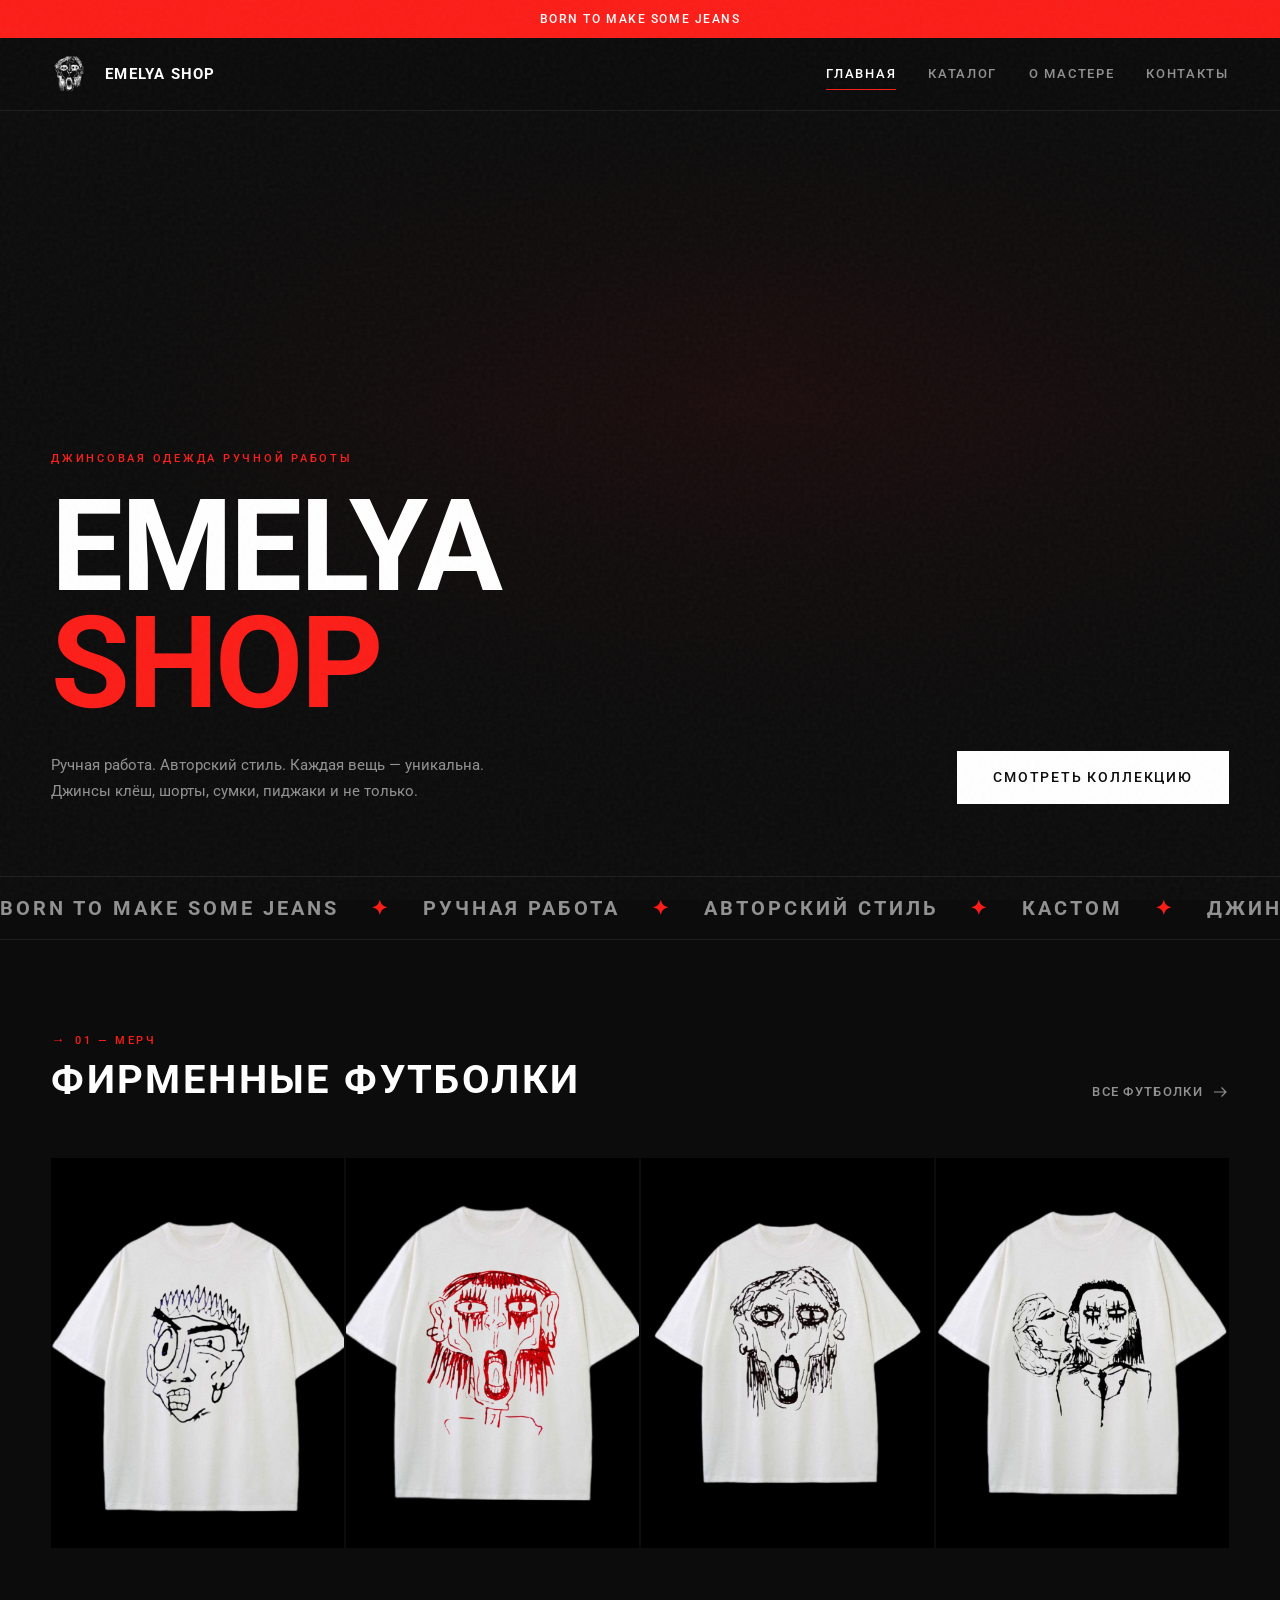
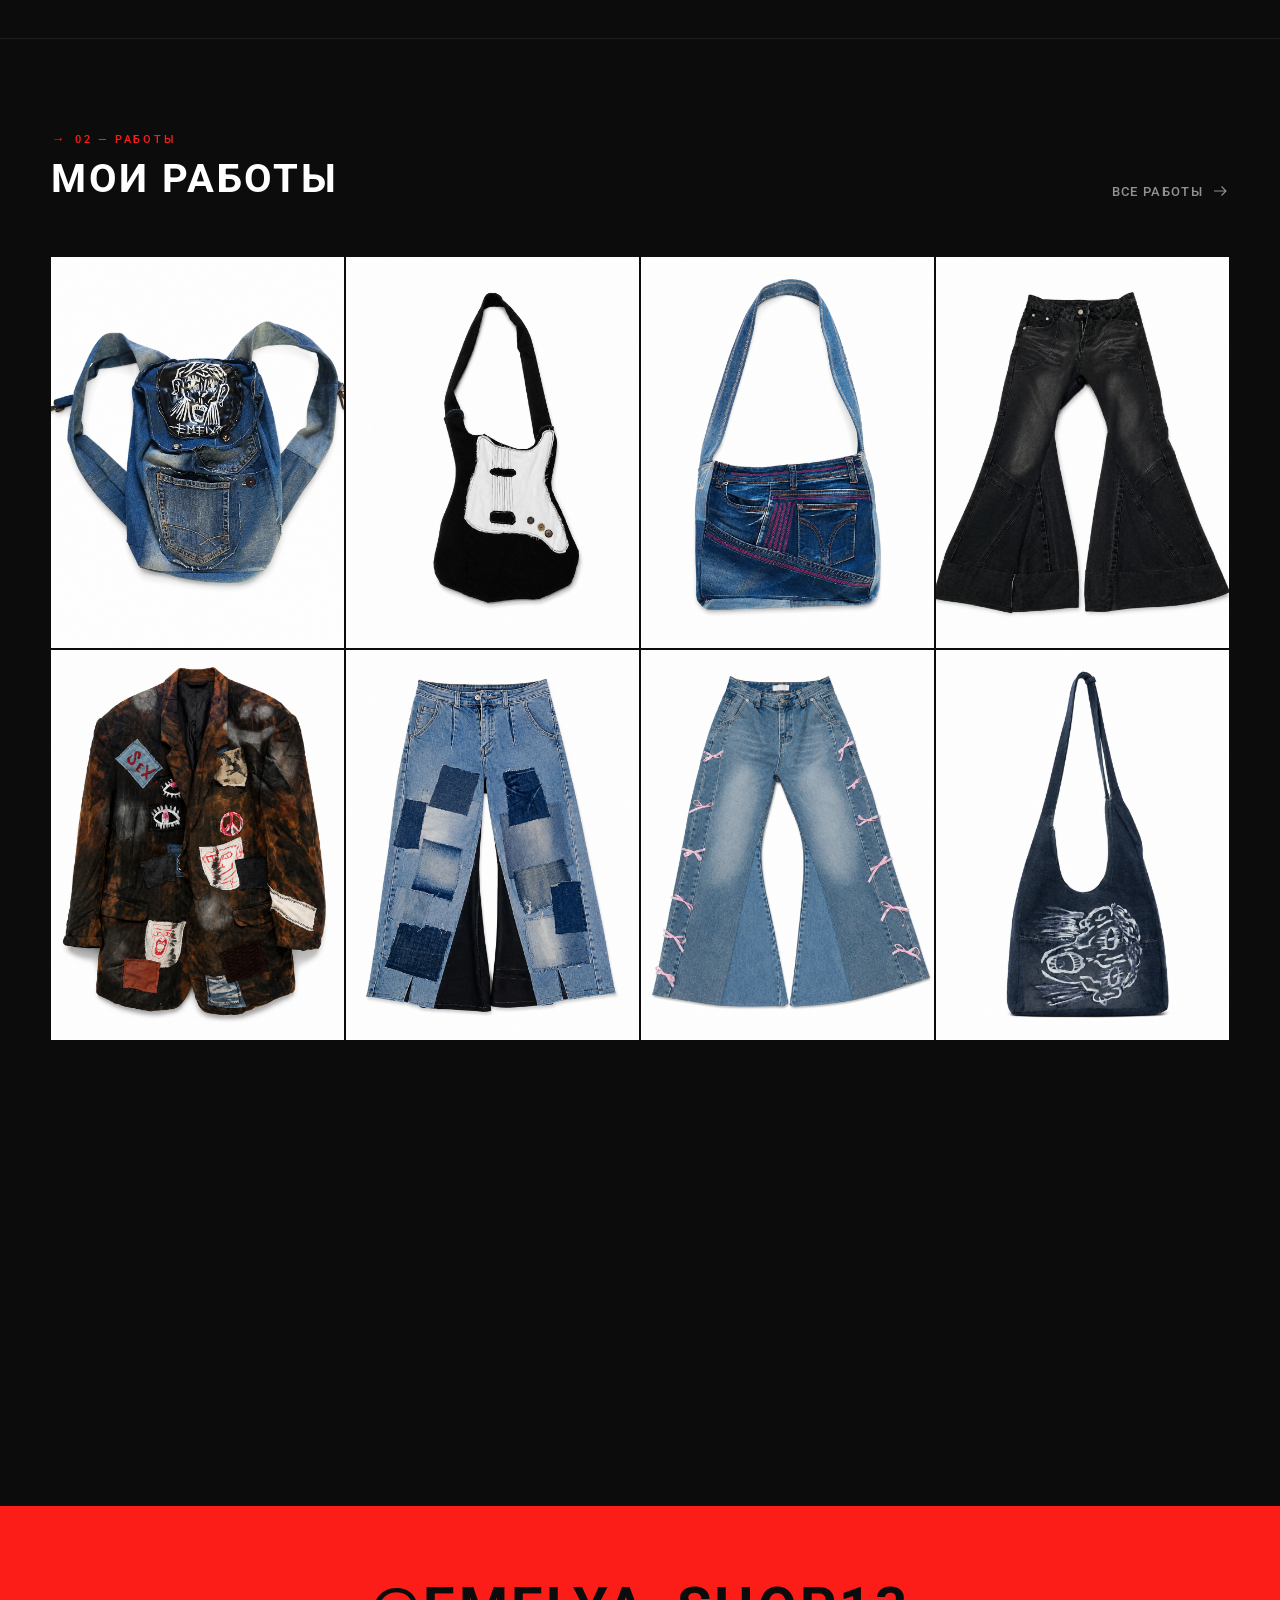
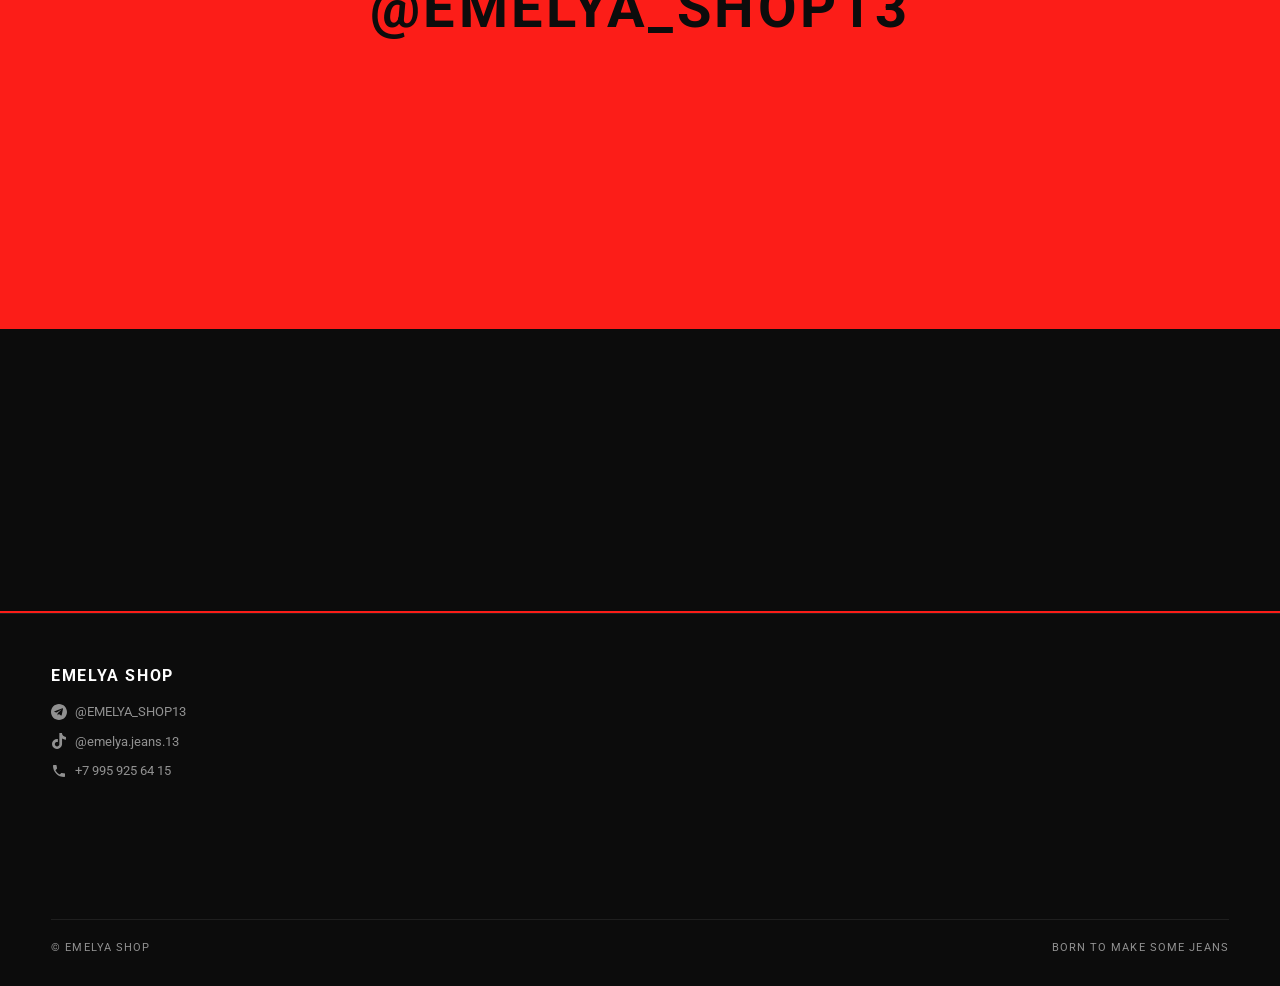
==== index.html @ 04ff91a8 "Initial commit: Emelya Shop website" ====
<!DOCTYPE html>
<html lang="ru">
<head>
  <meta charset="UTF-8">
  <meta name="viewport" content="width=device-width, initial-scale=1.0">
  <title>EMELYA SHOP — Джинсовая одежда</title>
  <meta name="description" content="Emelya Shop — джинсовая одежда. Джинсы клёш, шорты, сумки, пиджаки.">
  <meta name="robots" content="noimageindex, max-image-preview:none">
  <link rel="stylesheet" href="css/style.css">

  <link rel="icon" href="images/clear-logo-white.png" sizes="32x32">
  <link rel="icon" href="images/clear-logo-white.png" sizes="16x16">
  <link rel="apple-touch-icon" href="images/clear-logo-white.png" sizes="180x180">
  <link rel="manifest" href="manifest.json">
</head>
<body>
  <div class="grain"></div>

  <div class="announcement">BORN TO MAKE SOME JEANS</div>

  <header class="header">
    <div class="container header-inner">
      <a href="index.html" class="logo"><img src="images/clear-logo-white.png" alt="Emelya Shop"><span class="logo-text" data-text="EMELYA SHOP">EMELYA SHOP</span></a>
      <nav class="nav">
        <a href="index.html" class="active">Главная</a>
        <a href="catalog.html">Каталог</a>
        <a href="about.html">О мастере</a>
        <a href="contacts.html">Контакты</a>
      </nav>
      <div class="burger"><span></span><span></span><span></span></div>
    </div>
  </header>

  <div class="mobile-menu">
    <a href="index.html">Главная</a>
    <a href="catalog.html">Каталог</a>
    <a href="about.html">О мастере</a>
    <a href="contacts.html">Контакты</a>
  </div>

  <section class="hero">
    <div class="hero-bg"></div>
    <div class="container hero-content">
      <div class="hero-label">Джинсовая одежда ручной работы</div>
      <h1 class="hero-title">EMELYA<span>SHOP</span></h1>
      <div class="hero-row">
        <p class="hero-desc">Ручная работа. Авторский стиль. Каждая вещь — уникальна.<br>Джинсы клёш, шорты, сумки, пиджаки и не только.</p>
        <a href="catalog.html" class="hero-btn">
          Смотреть коллекцию
         
        </a>
      </div>
    </div>
  </section>

    <!-- Marquee -->
  <div class="marquee">
    <div class="marquee-inner">
      <span class="marquee-text">BORN TO MAKE SOME JEANS <span class="red">✦</span> РУЧНАЯ РАБОТА <span class="red">✦</span> АВТОРСКИЙ СТИЛЬ <span class="red">✦</span> КАСТОМ <span class="red">✦</span> ДЖИНСЫ КЛЁШ <span class="red">✦</span> НАКЛЕЙКИ В ПОДАРОК <span class="red">✦</span> EMELYA SHOP <span class="red">✦</span> BORN TO MAKE SOME JEANS <span class="red">✦</span> РУЧНАЯ РАБОТА <span class="red">✦</span> АВТОРСКИЙ СТИЛЬ <span class="red">✦</span> КАСТОМ <span class="red">✦</span> ДЖИНСЫ КЛЁШ <span class="red">✦</span> НАКЛЕЙКИ В ПОДАРОК <span class="red">✦</span> EMELYA SHOP <span class="red">✦</span></span>
      <span class="marquee-text">BORN TO MAKE SOME JEANS <span class="red">✦</span> РУЧНАЯ РАБОТА <span class="red">✦</span> АВТОРСКИЙ СТИЛЬ <span class="red">✦</span> КАСТОМ <span class="red">✦</span> ДЖИНСЫ КЛЁШ <span class="red">✦</span> НАКЛЕЙКИ В ПОДАРОК <span class="red">✦</span> EMELYA SHOP <span class="red">✦</span> BORN TO MAKE SOME JEANS <span class="red">✦</span> РУЧНАЯ РАБОТА <span class="red">✦</span> АВТОРСКИЙ СТИЛЬ <span class="red">✦</span> КАСТОМ <span class="red">✦</span> ДЖИНСЫ КЛЁШ <span class="red">✦</span> НАКЛЕЙКИ В ПОДАРОК <span class="red">✦</span> EMELYA SHOP <span class="red">✦</span></span>
    </div>
  </div>

</section>


  <section class="section">
    <div class="container">
      <div class="section-header">
        <div>
          <div class="section-label">01 — Мерч</div>
          <h2 class="section-title">Фирменные футболки</h2>
        </div>
        <a href="catalog.html?filter=tshirts" class="section-link">
          Все футболки
         
         <svg viewBox="0 0 24 24" fill="none" stroke="currentColor" stroke-width="1.5"><path d="M4 12h16m-6-6l6 6-6 6"/></svg></a>
      </div>

      <div class="works-grid">
        <a href="catalog.html?filter=tshirts" class="work-card">
          <img src="images/works/tshirt-squint.png" alt="Футболка Прищур">
          <div class="work-card-info"><h3>Squint</h3><span>Мерч</span></div>
        </a>
        <a href="catalog.html?filter=tshirts" class="work-card">
          <img src="images/works/tshirt-red-scream.png" alt="Футболка Красный крик">
          <div class="work-card-info"><h3>Horror</h3><span>Мерч</span></div>
        </a>
        <a href="catalog.html?filter=tshirts" class="work-card">
          <img src="images/works/tshirt-logo.png" alt="Футболка лого">
          <div class="work-card-info"><h3>Dread</h3><span>Мерч</span></div>
        </a>
        <a href="catalog.html?filter=tshirts" class="work-card">
          <img src="images/works/tshirt-licorice.png" alt="Футболка Лизоух">
          <div class="work-card-info"><h3>Sacrifice</h3><span>Мерч</span></div>
        </a>
      </div>
    </div>
  </section>

  <div class="divider"></div>

  <section class="section">
    <div class="container">
      <div class="section-header">
        <div>
          <div class="section-label">02 — Работы</div>
          <h2 class="section-title">Мои работы</h2>
        </div>
        <a href="catalog.html" class="section-link">
          Все работы
         
         <svg viewBox="0 0 24 24" fill="none" stroke="currentColor" stroke-width="1.5"><path d="M4 12h16m-6-6l6 6-6 6"/></svg></a>
      </div>

      <div class="works-grid">
        <a href="catalog.html" class="work-card">
          <img src="images/works/backpack.png" alt="Рюкзак">
          <div class="work-card-info"><h3>UrbanPack</h3><span>Рюкзаки</span></div>
        </a>
        <a href="catalog.html" class="work-card">
          <img src="images/works/bag-guitar.png" alt="Сумка-гитара">
          <div class="work-card-info"><h3>Guitar</h3><span>Сумки</span></div>
        </a>
        <a href="catalog.html" class="work-card">
          <img src="images/works/bag-pocket-dark.png" alt="Сумка карман тёмная">
          <div class="work-card-info"><h3>Eclipse</h3><span>Сумки</span></div>
        </a>
        <a href="catalog.html" class="work-card">
          <img src="images/works/jeans-black-top.png" alt="Чёрный топ">
          <div class="work-card-info"><h3>Black Top</h3><span>Джинсы</span></div>
        </a>
        <a href="catalog.html" class="work-card">
          <img src="images/works/jacket-cherkash.png" alt="Пиджак Черкаш">
          <div class="work-card-info"><h3>Heritage</h3><span>Пиджаки</span></div>
        </a>

        <a href="catalog.html" class="work-card">
          <img src="images/works/jeans-patches.png" alt="Джинсы с заплатками">
          <div class="work-card-info"><h3>Patches</h3><span>Джинсы</span></div>
        </a>
        <a href="catalog.html" class="work-card">
          <img src="images/works/jeans-barbie.png" alt="Джинсы барби">
          <div class="work-card-info"><h3>Barbie</h3><span>Джинсы</span></div>
        </a>
        <a href="catalog.html" class="work-card">
          <img src="images/works/shopper-blue.png" alt="Шопер синий">
          <div class="work-card-info"><h3>Shopper</h3><span>Сумки</span></div>
        </a>
      </div>
    </div>
  </section>

  <section class="cta-banner">
    <div class="container">
      <h2 class="cta-title">Хочешь свою вещь?</h2>
      <p class="cta-desc">Напиши — обсудим детали, подберём материал, создадим что-то уникальное</p>
      <a href="contacts.html" class="cta-btn">
        Связаться
       
      </a>
      <p class="cta-bonus">К каждому заказу — фирменные наклейки в подарок</p>
    </div>
  </section>

  <!-- Social Feed -->
  <section class="social-feed">
    <div class="container">
      <div class="social-feed-header">
        <h2 class="social-feed-title">@EMELYA_SHOP13</h2>
      </div>
      <div class="social-feed-grid">
        <div class="social-feed-item"><img src="images/works/jeans-black.png" alt=""></div>
        <div class="social-feed-item"><img src="images/works/bag-guitar.png" alt=""></div>
        <div class="social-feed-item"><img src="images/works/bag-pocket-light.png" alt=""></div>
        <div class="social-feed-item"><img src="images/works/shorts-print.png" alt=""></div>
        <div class="social-feed-item"><img src="images/works/bag-black.png" alt=""></div>
        <div class="social-feed-item"><img src="images/works/backpack.png" alt=""></div>
      </div>
    </div>
  </section>

  <!-- Newsletter -->
  <section class="newsletter">
    <div class="container">
      <div class="newsletter-inner">
        <h2 class="newsletter-title">Остались вопросы?</h2>
        <p class="newsletter-desc">Напиши нам — ответим на все</p>
                <form class="newsletter-form">
          <input type="text" class="newsletter-input" placeholder="Твоё имя" required>
          <input type="email" class="newsletter-input" placeholder="Email" required>
          <button type="submit" class="newsletter-submit">Отправить →</button>
          <div class="newsletter-success">Скоро с вами свяжутся</div>
        </form>
      </div>
    </div>
  </section>

  <footer class="footer">
    <div class="container">
      <div class="footer-grid">
        <div class="footer-brand">
          <h3>Emelya Shop</h3>
          <div class="footer-social">
            <a href="https://t.me/Emelya_shop13" target="_blank" aria-label="Telegram">
              <svg viewBox="0 0 24 24" fill="currentColor" width="16" height="16"><path d="M12 0C5.37 0 0 5.37 0 12s5.37 12 12 12 12-5.37 12-12S18.63 0 12 0zm5.95 7.47l-1.97 9.28c-.15.67-.54.83-1.09.52l-3.02-2.22-1.46 1.4c-.16.16-.3.3-.61.3l.22-3.06 5.56-5.02c.24-.22-.05-.33-.37-.14l-6.87 4.32-2.97-.93c-.65-.2-.66-.65.14-.96l11.6-4.47c.54-.2 1.01.13.83.96z"/></svg>
              <span>@EMELYA_SHOP13</span>
            </a>
            <a href="https://www.tiktok.com/@emelya.jeans.13?_r=1&_t=ZS-98FneAqxl2o" target="_blank" aria-label="TikTok">
              <svg viewBox="0 0 24 24" fill="currentColor" width="16" height="16"><path d="M12.53.02C13.84 0 15.14.01 16.44 0c.08 1.53.63 3.09 1.75 4.17 1.12 1.11 2.7 1.62 4.24 1.79v4.03c-1.44-.05-2.89-.35-4.2-.97-.57-.26-1.1-.59-1.62-.93-.01 2.92.01 5.84-.02 8.75-.08 1.4-.54 2.79-1.35 3.94-1.31 1.92-3.58 3.17-5.91 3.21-1.43.08-2.86-.31-4.08-1.03-2.02-1.19-3.44-3.37-3.65-5.71-.02-.5-.03-1-.01-1.49.18-1.9 1.12-3.72 2.58-4.96 1.66-1.44 3.98-2.13 6.15-1.72.02 1.48-.04 2.96-.04 4.44-.99-.32-2.15-.23-3.02.37-.63.41-1.11 1.04-1.36 1.75-.21.51-.15 1.07-.14 1.61.24 1.64 1.82 3.02 3.5 2.87 1.12-.01 2.19-.66 2.77-1.61.19-.33.4-.67.41-1.06.1-1.79.06-3.57.07-5.36.01-4.03-.01-8.05.02-12.07z"/></svg>
              <span>@emelya.jeans.13</span>
            </a>
            <a href="tel:+79959256415" aria-label="Телефон">
              <svg viewBox="0 0 24 24" fill="currentColor" width="16" height="16"><path d="M6.62 10.79c1.44 2.83 3.76 5.14 6.59 6.59l2.2-2.2c.27-.27.67-.36 1.02-.24 1.12.37 2.33.57 3.57.57.55 0 1 .45 1 1V20c0 .55-.45 1-1 1-9.39 0-17-7.61-17-17 0-.55.45-1 1-1h3.5c.55 0 1 .45 1 1 0 1.25.2 2.45.57 3.57.11.35.03.74-.25 1.02l-2.2 2.2z"/></svg>
              <span>+7 995 925 64 15</span>
            </a>
          </div>
        </div>
        <div class="footer-col">
          <h4>Навигация</h4>
          <ul>
            <li><a href="index.html">Главная</a></li>
            <li><a href="catalog.html">Каталог</a></li>
            <li><a href="about.html">О мастере</a></li>
            <li><a href="contacts.html">Контакты</a></li>
          </ul>
        </div>
        <div class="footer-col">
          <h4>Каталог</h4>
          <ul>
            <li><a href="catalog.html?filter=jeans">Джинсы</a></li>
            <li><a href="catalog.html?filter=shorts">Шорты</a></li>
            <li><a href="catalog.html?filter=bags">Сумки</a></li>
            <li><a href="catalog.html?filter=jackets">Пиджаки</a></li>
            <li><a href="catalog.html?filter=backpacks">Рюкзаки</a></li>
            <li><a href="catalog.html?filter=tshirts">Футболки</a></li>
          </ul>
        </div>
        <div class="footer-col">
          <h4>Контакты</h4>
          <ul>
            <li><a href="https://t.me/Emelya_shop13" target="_blank">Telegram</a></li>
            <li><a href="https://www.tiktok.com/@emelya.jeans.13?_r=1&_t=ZS-98FneAqxl2o" target="_blank">TikTok</a></li>
            <li><a href="tel:+79959256415">Телефон</a></li>
          </ul>
        </div>
      </div>
      <div class="footer-bottom">
        <span>&copy; <span class="easter-egg" id="easter-egg">Emelya</span> Shop</span>
        <span>BORN TO MAKE SOME JEANS</span>
      </div>
    </div>
  </footer>

  <script src="js/main.js"></script>
  <script src="js/animations.js"></script>
</body>
</html>
---- css/style.css ----
/* =============================================
   EMELYA SHOP — Streetwear Minimal Design
   Inspired by: Shiniga Couture
   Colors: Black #0c0c0c / White #ffffff / Red #fc1d18
   ============================================= */

@import url('https://fonts.googleapis.com/css2?family=Roboto:wght@400;500;700&display=swap');

*, *::before, *::after { margin: 0; padding: 0; box-sizing: border-box; }

:root {
  --bg: #0c0c0c;
  --bg-alt: #141414;
  --surface: #1a1a1a;
  --border: rgba(255,255,255,0.08);
  --border-strong: rgba(255,255,255,0.15);
  --text: #ffffff;
  --text-muted: rgba(255,255,255,0.55);
  --red: #fc1d18;
  --red-hover: #e01914;
  --font: 'Roboto', sans-serif;
  --header-h: 72px;
  --container: 1400px;
  --radius: 2px;
  --ease: cubic-bezier(0.4, 0, 0.2, 1);
}

html { scroll-behavior: smooth; }

body {
  font-family: var(--font);
  background: var(--bg);
  color: var(--text);
  line-height: 1.5;
  overflow-x: hidden;
  -webkit-font-smoothing: antialiased;
  font-weight: 400;
}

a { color: inherit; text-decoration: none; }
ul { list-style: none; }
img { max-width: 100%; display: block; -webkit-user-drag: none; user-select: none; pointer-events: none; }
img::selection { background: transparent; }
.work-card img, .catalog-card-img img, .modal-main-img img, .about-story-img img, .logo img { pointer-events: auto; }
button { font-family: inherit; cursor: pointer; border: none; background: none; color: inherit; }

/* Container */
.container {
  max-width: var(--container);
  margin: 0 auto;
  padding: 0 clamp(20px, 4vw, 60px);
}

/* ---- Announcement Bar ---- */
.announcement {
  background: var(--red);
  color: #fff;
  text-align: center;
  padding: 10px 20px;
  font-size: 0.75rem;
  font-weight: 500;
  letter-spacing: 0.13em;
  text-transform: uppercase;
}

/* ---- Header ---- */
.header {
  position: sticky;
  top: 0;
  z-index: 100;
  background: rgba(12, 12, 12, 0.92);
  backdrop-filter: blur(20px);
  -webkit-backdrop-filter: blur(20px);
  border-bottom: 1px solid var(--border);
}

.header-inner {
  display: flex;
  align-items: center;
  justify-content: space-between;
  height: var(--header-h);
}

.logo {
  display: flex;
  align-items: center;
  gap: 14px;
  text-decoration: none;
}

.logo img {
  height: 40px;
  width: auto;
}

.logo-text {
  font-size: 0.9375rem;
  font-weight: 700;
  text-transform: uppercase;
  letter-spacing: 0.08em;
  color: var(--text);
  position: relative;
  display: inline-block;
}

.logo-text::after {
  content: '';
  position: absolute;
  bottom: -2px;
  left: 0;
  width: 0;
  height: 1px;
  background: var(--red);
  transition: width 0.3s var(--ease);
}

.logo:hover .logo-text::after {
  width: 100%;
}

.nav {
  display: flex;
  gap: 32px;
}

.nav a {
  font-size: 0.8125rem;
  font-weight: 500;
  text-transform: uppercase;
  letter-spacing: 0.13em;
  color: var(--text-muted);
  transition: color 0.2s;
  padding: 4px 0;
}

.nav a:hover,
.nav a.active {
  color: var(--text);
}

.nav-icons {
  display: flex;
  gap: 16px;
  align-items: center;
}

.nav-icon {
  width: 20px;
  height: 20px;
  stroke: var(--text);
  stroke-width: 1.5;
  fill: none;
  transition: stroke 0.2s;
}

.nav-icon:hover { stroke: var(--red); }

/* Burger */
.burger {
  display: none;
  flex-direction: column;
  gap: 5px;
  padding: 4px;
  z-index: 101;
}

.burger span {
  width: 20px;
  height: 1.5px;
  background: var(--text);
  transition: all 0.3s var(--ease);
}

.burger.active span:nth-child(1) { transform: rotate(45deg) translate(3px, 4px); }
.burger.active span:nth-child(2) { opacity: 0; }
.burger.active span:nth-child(3) { transform: rotate(-45deg) translate(3px, -4px); }

/* Mobile Menu */
.mobile-menu {
  display: none;
  position: fixed;
  top: calc(var(--header-h) + 37px);
  left: 0; right: 0; bottom: 0;
  background: var(--bg);
  flex-direction: column;
  align-items: center;
  justify-content: center;
  gap: 24px;
  z-index: 99;
}

.mobile-menu.active { display: flex; }

.mobile-menu a {
  font-size: 1.5rem;
  font-weight: 500;
  text-transform: uppercase;
  letter-spacing: 0.13em;
  color: var(--text-muted);
  transition: color 0.2s;
}

.mobile-menu a:hover { color: var(--text); }

/* ---- Hero ---- */
.hero {
  position: relative;
  height: 85vh;
  min-height: 500px;
  display: flex;
  align-items: flex-end;
  overflow: hidden;
}

.hero-bg {
  position: absolute;
  inset: 0;
  background: linear-gradient(180deg, var(--bg) 0%, rgba(12,12,12,0.4) 40%, var(--bg) 100%),
              radial-gradient(ellipse at 60% 30%, rgba(252,29,24,0.12) 0%, transparent 60%),
              var(--bg);
  z-index: 0;
}

.hero-content {
  position: relative;
  z-index: 1;
  width: 100%;
  padding-bottom: clamp(50px, 8vh, 100px);
}

.hero-label {
  font-size: 0.6875rem;
  font-weight: 500;
  text-transform: uppercase;
  letter-spacing: 0.25em;
  color: var(--red);
  margin-bottom: 20px;
}

.hero-title {
  font-size: clamp(3.5rem, 10vw, 8rem);
  font-weight: 700;
  text-transform: uppercase;
  letter-spacing: -0.02em;
  line-height: 0.92;
  margin-bottom: 28px;
}

.hero-title span {
  display: block;
  color: var(--red);
}

.hero-row {
  display: flex;
  align-items: flex-end;
  justify-content: space-between;
  gap: 40px;
  flex-wrap: wrap;
}

.hero-desc {
  max-width: 480px;
  font-size: 0.9375rem;
  color: var(--text-muted);
  line-height: 1.7;
}

.hero-btn {
  display: inline-flex;
  align-items: center;
  gap: 10px;
  padding: 16px 36px;
  background: var(--text);
  color: var(--bg);
  font-size: 0.875rem;
  font-weight: 500;
  text-transform: uppercase;
  letter-spacing: 0.13em;
  transition: all 0.3s var(--ease);
}

.hero-btn:hover {
  background: var(--red);
  color: #fff;
}

.hero-btn svg {
  width: 16px;
  height: 16px;
}

/* ---- Section ---- */
.section {
  padding: clamp(60px, 10vh, 120px) 0;
}

.section-header {
  display: flex;
  align-items: flex-end;
  justify-content: space-between;
  margin-bottom: clamp(32px, 5vw, 56px);
  gap: 20px;
  flex-wrap: wrap;
}

.section-label {
  font-size: 0.6875rem;
  font-weight: 500;
  text-transform: uppercase;
  letter-spacing: 0.25em;
  color: var(--red);
  margin-bottom: 8px;
}

.section-title {
  font-size: clamp(1.75rem, 3.5vw, 2.5rem);
  font-weight: 700;
  text-transform: uppercase;
  letter-spacing: 0.06em;
  line-height: 1.1;
}

.section-link {
  font-size: 0.8125rem;
  font-weight: 500;
  text-transform: uppercase;
  letter-spacing: 0.1em;
  color: var(--text-muted);
  display: flex;
  align-items: center;
  gap: 8px;
  transition: color 0.2s;
}

.section-link:hover { color: var(--text); }
.section-link svg { width: 18px; height: 18px; }

/* Section label arrow */
.section-label::before {
  content: '→';
  margin-right: 8px;
  display: inline-block;
  transition: transform 0.3s;
  font-size: 1.2em;
}

.section-header:hover .section-label::before,
.section-label:hover::before {
  transform: translateX(4px);
}

/* ---- Divider ---- */
.divider {
  height: 1px;
  background: var(--border);
}

/* ---- About Grid ---- */
.about-grid {
  display: grid;
  grid-template-columns: 1fr 1fr;
  gap: clamp(40px, 6vw, 80px);
}

.about-text p {
  font-size: 0.9375rem;
  color: var(--text-muted);
  line-height: 1.8;
  margin-bottom: 16px;
}

.about-text .hl { color: var(--text); font-weight: 500; }

.about-stats {
  display: grid;
  grid-template-columns: 1fr 1fr;
  gap: 1px;
  background: var(--border);
}

.stat {
  background: var(--bg);
  padding: 32px 28px;
}

.stat-num {
  font-size: 2rem;
  font-weight: 700;
  color: var(--red);
  line-height: 1;
  margin-bottom: 6px;
}

.stat-label {
  font-size: 0.75rem;
  text-transform: uppercase;
  letter-spacing: 0.1em;
  color: var(--text-muted);
}

/* ---- Works Grid ---- */
.works-grid {
  display: grid;
  grid-template-columns: repeat(4, 1fr);
  gap: 2px;
}

.work-card {
  position: relative;
  aspect-ratio: 3/4;
  overflow: hidden;
  background: var(--surface);
}

.work-card::after {
  content: '';
  position: absolute;
  inset: 0;
  z-index: 1;
  pointer-events: none;
  background-image: url("data:image/svg+xml,%3Csvg viewBox='0 0 512 512' xmlns='http://www.w3.org/2000/svg'%3E%3Cfilter id='n'%3E%3CfeTurbulence type='fractalNoise' baseFrequency='0.9' numOctaves='4' stitchTiles='stitch'/%3E%3C/filter%3E%3Crect width='100%25' height='100%25' filter='url(%23n)' opacity='0.15'/%3E%3C/svg%3E");
  background-size: 200px 200px;
  mix-blend-mode: overlay;
  opacity: 0.4;
}

.work-card img {
  width: 100%;
  height: 100%;
  object-fit: cover;
  transition: transform 0.6s var(--ease);
  -webkit-user-drag: none;
  user-select: none;
  pointer-events: none;
}

.work-card:hover img { transform: scale(1.05); }

.work-card-info {
  position: absolute;
  bottom: 0;
  left: 0;
  right: 0;
  padding: 20px;
  background: linear-gradient(transparent, rgba(0,0,0,0.8));
  transform: translateY(100%);
  transition: transform 0.4s var(--ease);
}

.work-card:hover .work-card-info { transform: translateY(0); }

.work-card-info h3 {
  font-size: 0.875rem;
  font-weight: 500;
  text-transform: uppercase;
  letter-spacing: 0.06em;
}

.work-card-info span {
  font-size: 0.6875rem;
  color: var(--red);
  text-transform: uppercase;
  letter-spacing: 0.1em;
}

/* ---- CTA Banner ---- */
.cta-banner {
  background: var(--red);
  padding: clamp(50px, 8vw, 80px) 0;
  text-align: center;
}

.cta-title {
  font-size: clamp(1.75rem, 4vw, 2.75rem);
  font-weight: 700;
  text-transform: uppercase;
  letter-spacing: 0.06em;
  color: #fff;
  margin-bottom: 12px;
}

.cta-desc {
  font-size: 0.9375rem;
  color: rgba(255,255,255,0.8);
  margin-bottom: 28px;
}

.cta-btn {
  display: inline-flex;
  align-items: center;
  gap: 10px;
  padding: 14px 32px;
  background: #fff;
  color: var(--bg);
  font-size: 0.8125rem;
  font-weight: 500;
  text-transform: uppercase;
  letter-spacing: 0.13em;
  transition: all 0.3s var(--ease);
}

.cta-btn:hover {
  background: var(--bg);
  color: #fff;
}

.cta-btn svg { width: 16px; height: 16px; }

.cta-bonus {
  font-size: 0.8125rem;
  color: rgba(255,255,255,0.8);
  margin-top: 20px;
  letter-spacing: 0.05em;
}

/* ---- Catalog Filters ---- */
.filters {
  display: flex;
  flex-wrap: wrap;
  gap: 8px;
  margin-bottom: clamp(24px, 4vw, 40px);
}

.filter-btn {
  padding: 8px 20px;
  font-size: 0.75rem;
  font-weight: 500;
  text-transform: uppercase;
  letter-spacing: 0.1em;
  color: var(--text-muted);
  border: 1px solid var(--border);
  transition: all 0.2s;
}

.filter-btn:hover {
  border-color: var(--text-muted);
  color: var(--text);
}

.filter-btn.active {
  background: var(--text);
  border-color: var(--text);
  color: var(--bg);
}

/* ---- Catalog Grid ---- */
.catalog-grid {
  display: grid;
  grid-template-columns: repeat(auto-fill, minmax(260px, 1fr));
  gap: 2px;
}

.catalog-card {
  background: var(--surface);
  cursor: pointer;
  transition: opacity 0.3s;
}

.catalog-card:hover { opacity: 0.85; }

.catalog-card-img {
  aspect-ratio: 3/4;
  overflow: hidden;
  position: relative;
}

.catalog-card-img::after {
  content: '';
  position: absolute;
  inset: 0;
  z-index: 1;
  pointer-events: none;
  background-image: url("data:image/svg+xml,%3Csvg viewBox='0 0 512 512' xmlns='http://www.w3.org/2000/svg'%3E%3Cfilter id='n'%3E%3CfeTurbulence type='fractalNoise' baseFrequency='0.9' numOctaves='4' stitchTiles='stitch'/%3E%3C/filter%3E%3Crect width='100%25' height='100%25' filter='url(%23n)' opacity='0.15'/%3E%3C/svg%3E");
  background-size: 200px 200px;
  mix-blend-mode: overlay;
  opacity: 0.4;
}

.catalog-card-img img {
  width: 100%;
  height: 100%;
  object-fit: cover;
  transition: transform 0.5s var(--ease);
  -webkit-user-drag: none;
  user-select: none;
  pointer-events: none;
}

.catalog-card:hover .catalog-card-img img { transform: scale(1.04); }

.catalog-badge {
  position: absolute;
  top: 12px;
  left: 12px;
  padding: 4px 10px;
  font-size: 0.625rem;
  font-weight: 500;
  text-transform: uppercase;
  letter-spacing: 0.1em;
  background: var(--bg);
  color: var(--red);
}

.catalog-card-body { padding: 14px 16px; }

.catalog-card-title {
  font-size: 0.875rem;
  font-weight: 500;
  text-transform: uppercase;
  letter-spacing: 0.06em;
  margin-bottom: 4px;
}

.catalog-card-desc {
  font-size: 0.8125rem;
  color: var(--text-muted);
  display: -webkit-box;
  -webkit-line-clamp: 2;
  -webkit-box-orient: vertical;
  overflow: hidden;
}

/* ---- Modal ---- */
.modal {
  display: none;
  position: fixed;
  inset: 0;
  background: rgba(0,0,0,0.92);
  z-index: 200;
  align-items: center;
  justify-content: center;
  padding: 40px;
  opacity: 0;
  transition: opacity 0.3s var(--ease);
}

.modal.active {
  display: flex;
  opacity: 1;
}

.modal-content {
  max-width: 860px;
  width: 100%;
  display: grid;
  grid-template-columns: 1fr 1fr;
  background: var(--bg-alt);
  border: 1px solid var(--border);
  overflow: hidden;
  max-height: 85vh;
  position: relative;
  animation: modalIn 0.35s var(--ease);
}

@keyframes modalIn {
  from { opacity: 0; transform: translateY(20px) scale(0.97); }
  to { opacity: 1; transform: translateY(0) scale(1); }
}

.modal-gallery { position: relative; }
.modal-main-img { aspect-ratio: 3/4; overflow: hidden; position: relative; }
.modal-main-img::after {
  content: '';
  position: absolute;
  inset: 0;
  z-index: 1;
  pointer-events: none;
  background-image: url("data:image/svg+xml,%3Csvg viewBox='0 0 512 512' xmlns='http://www.w3.org/2000/svg'%3E%3Cfilter id='n'%3E%3CfeTurbulence type='fractalNoise' baseFrequency='0.9' numOctaves='4' stitchTiles='stitch'/%3E%3C/filter%3E%3Crect width='100%25' height='100%25' filter='url(%23n)' opacity='0.15'/%3E%3C/svg%3E");
  background-size: 200px 200px;
  mix-blend-mode: overlay;
  opacity: 0.4;
}
.modal-main-img img { width: 100%; height: 100%; object-fit: cover; }

.modal-info { padding: 36px; display: flex; flex-direction: column; justify-content: center; gap: 0; }

.modal-cat {
  font-size: 0.6875rem;
  font-weight: 500;
  text-transform: uppercase;
  letter-spacing: 0.15em;
  color: var(--red);
  margin-bottom: 12px;
}

.modal-title {
  font-size: 1.75rem;
  font-weight: 700;
  text-transform: uppercase;
  letter-spacing: 0.06em;
  margin-bottom: 16px;
  line-height: 1.2;
}

.modal-divider {
  width: 40px;
  height: 2px;
  background: var(--red);
  margin-bottom: 16px;
}

.modal-desc {
  font-size: 0.9375rem;
  color: var(--text-muted);
  line-height: 1.7;
  margin-bottom: 28px;
}

.modal-order {
  display: inline-flex;
  align-items: center;
  justify-content: center;
  padding: 14px 28px;
  background: var(--red);
  color: #fff;
  font-size: 0.8125rem;
  font-weight: 600;
  text-transform: uppercase;
  letter-spacing: 0.1em;
  border: 1px solid var(--red);
  transition: all 0.3s var(--ease);
  width: fit-content;
}

.modal-order:hover {
  background: transparent;
  color: var(--red);
}

.modal-close {
  position: absolute;
  top: 12px;
  right: 12px;
  width: 36px;
  height: 36px;
  background: var(--bg);
  border: 1px solid var(--border);
  color: var(--text);
  font-size: 1.25rem;
  display: flex;
  align-items: center;
  justify-content: center;
  z-index: 10;
  transition: all 0.2s;
}

.modal-close:hover { background: var(--red); border-color: var(--red); }

/* ---- Contacts ---- */
.contacts-grid {
  display: grid;
  grid-template-columns: repeat(3, 1fr);
  gap: 2px;
}

.contact-card {
  background: var(--surface);
  padding: 40px 28px;
  text-align: center;
  transition: background 0.3s;
}

.contact-card:hover { background: var(--bg-alt); }

.contact-icon {
  font-size: 1.75rem;
  margin-bottom: 16px;
}

.contact-card h3 {
  font-size: 0.875rem;
  font-weight: 500;
  text-transform: uppercase;
  letter-spacing: 0.1em;
  margin-bottom: 8px;
}

.contact-card p {
  font-size: 0.8125rem;
  color: var(--text-muted);
  margin-bottom: 20px;
  line-height: 1.6;
}

.contact-link {
  display: inline-flex;
  align-items: center;
  gap: 8px;
  padding: 10px 24px;
  font-size: 0.75rem;
  font-weight: 500;
  text-transform: uppercase;
  letter-spacing: 0.1em;
  border: 1px solid var(--border);
  transition: all 0.2s;
}

.contact-link:hover {
  border-color: var(--text);
  background: var(--text);
  color: var(--bg);
}

.contact-link svg { width: 14px; height: 14px; }

.contacts-info {
  margin-top: 2px;
  background: var(--surface);
  padding: clamp(32px, 5vw, 50px);
  text-align: center;
}

.contacts-info h2 {
  font-size: 1.5rem;
  font-weight: 700;
  text-transform: uppercase;
  letter-spacing: 0.06em;
  margin-bottom: 14px;
}

.contacts-info p {
  font-size: 0.9375rem;
  color: var(--text-muted);
  line-height: 1.8;
  max-width: 560px;
  margin: 0 auto;
}

.contacts-info .hl { color: var(--red); font-weight: 500; }

/* ---- About Page ---- */
.page-hero {
  padding: calc(var(--header-h) + 50px) 0 50px;
  border-bottom: 1px solid var(--border);
}

.page-hero-title {
  font-size: clamp(2.25rem, 5vw, 4rem);
  font-weight: 700;
  text-transform: uppercase;
  letter-spacing: 0.06em;
  margin-bottom: 8px;
}

.page-hero-sub {
  font-size: 0.9375rem;
  color: var(--text-muted);
}

.about-story {
  display: grid;
  grid-template-columns: 1fr 1fr;
  gap: clamp(40px, 6vw, 80px);
  margin-bottom: clamp(60px, 8vw, 100px);
}

.about-story h2 {
  font-size: 1.75rem;
  font-weight: 700;
  text-transform: uppercase;
  letter-spacing: 0.06em;
  margin-bottom: 20px;
}

.about-story p {
  font-size: 0.9375rem;
  color: var(--text-muted);
  line-height: 1.8;
  margin-bottom: 14px;
}

.about-story-img {
  display: flex;
  align-items: center;
  justify-content: center;
}
.about-story-img img {
  max-width: 100%;
  height: auto;
}

.philosophy-grid {
  display: grid;
  grid-template-columns: repeat(3, 1fr);
  gap: 2px;
  margin-bottom: clamp(60px, 8vw, 100px);
}

.philosophy-card {
  background: var(--surface);
  padding: 40px 28px;
  text-align: center;
  transition: transform 0.4s ease;
}

.philosophy-card:hover {
  transform: translateY(-4px);
}

.philosophy-icon {
  width: 40px;
  height: 40px;
  margin: 0 auto 20px;
  color: var(--red);
}

.philosophy-icon svg {
  width: 100%;
  height: 100%;
}

.philosophy-card h3 {
  font-size: 0.875rem;
  font-weight: 500;
  text-transform: uppercase;
  letter-spacing: 0.1em;
  margin-bottom: 10px;
}

.philosophy-card p {
  font-size: 0.8125rem;
  color: var(--text-muted);
  line-height: 1.7;
}

.process-steps {
  display: grid;
  grid-template-columns: repeat(4, 1fr);
  gap: 2px;
}

.process-step {
  background: var(--surface);
  padding: 36px 24px;
  text-align: center;
}

.step-num {
  font-size: 2rem;
  font-weight: 700;
  color: var(--red);
  margin-bottom: 12px;
  transition: color 0.4s ease;
}

.step-num:hover {
  color: var(--text);
}

.process-step h3 {
  font-size: 0.875rem;
  font-weight: 500;
  text-transform: uppercase;
  letter-spacing: 0.1em;
  margin-bottom: 8px;
}

.process-step p {
  font-size: 0.8125rem;
  color: var(--text-muted);
  line-height: 1.6;
}

.easter-egg {
  cursor: default;
}

/* ---- Footer ---- */
.footer {
  border-top: 1px solid var(--border);
  padding: 50px 0 30px;
}

.footer-grid {
  display: grid;
  grid-template-columns: 2fr 1fr 1fr 1fr;
  gap: 40px;
  margin-bottom: 40px;
}

.footer-brand h3 {
  font-size: 1rem;
  font-weight: 700;
  text-transform: uppercase;
  letter-spacing: 0.1em;
  margin-bottom: 10px;
}

.footer-brand p {
  font-size: 0.8125rem;
  color: var(--text-muted);
  line-height: 1.7;
}

.footer-social {
  display: flex;
  flex-direction: column;
  gap: 10px;
  margin-top: 14px;
}

.footer-social a {
  display: flex;
  align-items: center;
  gap: 8px;
  font-size: 0.8125rem;
  color: var(--text-muted);
  transition: color 0.2s;
}

.footer-social a svg {
  width: 16px;
  height: 16px;
  flex-shrink: 0;
}

.footer-social a:hover {
  color: var(--text);
}

.footer-col h4 {
  font-size: 0.6875rem;
  font-weight: 700;
  text-transform: uppercase;
  letter-spacing: 0.15em;
  color: var(--text);
  margin-bottom: 14px;
}

.footer-col ul { display: flex; flex-direction: column; gap: 8px; }

.footer-col a {
  font-size: 0.8125rem;
  color: var(--text-muted);
  transition: color 0.2s;
}

.footer-col a:hover { color: var(--text); }

.footer-bottom {
  border-top: 1px solid var(--border);
  padding-top: 20px;
  display: flex;
  justify-content: space-between;
  align-items: center;
  font-size: 0.6875rem;
  color: var(--text-muted);
  text-transform: uppercase;
  letter-spacing: 0.1em;
}

/* ---- Scroll Reveal ---- */
.reveal {
  opacity: 0;
  transform: translateY(20px);
  transition: opacity 0.6s var(--ease), transform 0.6s var(--ease);
}

.reveal.is-visible { opacity: 1; transform: translateY(0); }

/* ---- Scroll Reveal Directional ---- */
.reveal-up { transform: translateY(30px); }
.reveal-left { transform: translateX(-30px); }
.reveal-right { transform: translateX(30px); }
.reveal-scale { transform: scale(0.92); }
.reveal-fade { transform: none; }
.reveal-up.is-visible,
.reveal-left.is-visible,
.reveal-right.is-visible,
.reveal-scale.is-visible,
.reveal-fade.is-visible {
  opacity: 1;
  transform: translate(0) scale(1);
}

/* Stagger children - hidden until parent triggers */
.works-grid .work-card,
.about-stats .stat,
.contacts-grid .contact-card,
.contacts-bordered .contact-bordered,
.philosophy-grid .philosophy-card,
.process-steps .process-step,
.social-feed-grid .social-feed-item,
.footer-grid .footer-col,
.catalog-grid .catalog-card {
  opacity: 0;
  transform: translateY(20px);
  transition: opacity 0.6s var(--ease), transform 0.6s var(--ease);
}

.works-grid .work-card.is-visible,
.about-stats .stat.is-visible,
.contacts-grid .contact-card.is-visible,
.contacts-bordered .contact-bordered.is-visible,
.philosophy-grid .philosophy-card.is-visible,
.process-steps .process-step.is-visible,
.social-feed-grid .social-feed-item.is-visible,
.footer-grid .footer-col.is-visible,
.catalog-grid .catalog-card.is-visible {
  opacity: 1;
  transform: translateY(0);
}

/* CTA banner slide-up */
.cta-banner {
  transform: translateY(30px);
  opacity: 0;
  transition: opacity 0.7s var(--ease), transform 0.7s var(--ease);
}
.cta-banner.cta-visible {
  opacity: 1;
  transform: translateY(0);
}

/* Newsletter inner slide-up */
.newsletter-inner {
  opacity: 0;
  transform: translateY(24px);
  transition: opacity 0.6s var(--ease), transform 0.6s var(--ease);
}
.newsletter-inner.is-visible {
  opacity: 1;
  transform: translateY(0);
}

/* Divider expand */
.divider {
  transform: scaleX(0);
  transform-origin: center;
  transition: transform 0.8s var(--ease);
}
.divider.divider-visible {
  transform: scaleX(1);
}

/* Header scrolled shadow */
.header-scrolled {
  box-shadow: 0 4px 30px rgba(0, 0, 0, 0.4);
}

/* ---- Reduced Motion ---- */
@media (prefers-reduced-motion: reduce) {
  *, *::before, *::after {
    animation-duration: 0.01ms !important;
    transition-duration: 0.01ms !important;
  }
  .reveal, .reveal-up, .reveal-left, .reveal-right, .reveal-scale, .reveal-fade {
    opacity: 1;
    transform: none;
  }
  .works-grid .work-card,
  .about-stats .stat,
  .contacts-grid .contact-card,
  .contacts-bordered .contact-bordered,
  .philosophy-grid .philosophy-card,
  .process-steps .process-step,
  .social-feed-grid .social-feed-item,
  .footer-grid .footer-col,
  .catalog-grid .catalog-card {
    opacity: 1;
    transform: none;
  }
  .cta-banner, .newsletter-inner { opacity: 1; transform: none; }
  .divider { transform: scaleX(1); }
}


/* ---- Enhanced Animations ---- */

/* Hero text stagger */
.hero-label { opacity: 0; animation: fadeUp 0.6s 0.2s var(--ease) forwards; }
.hero-title { opacity: 0; animation: fadeUp 0.6s 0.4s var(--ease) forwards; }
.hero-desc { opacity: 0; animation: fadeUp 0.6s 0.6s var(--ease) forwards; }
.hero-btn { opacity: 0; animation: fadeUp 0.6s 0.8s var(--ease) forwards; }

@keyframes fadeUp {
  from { opacity: 0; transform: translateY(20px); }
  to { opacity: 1; transform: translateY(0); }
}

/* Card hover lift */
.work-card {
  transition: transform 0.4s var(--ease), box-shadow 0.4s var(--ease);
}

.work-card:hover {
  transform: translateY(-4px);
  box-shadow: 0 12px 40px rgba(0,0,0,0.4);
}

/* Catalog card hover */
.catalog-card {
  transition: transform 0.3s var(--ease), box-shadow 0.3s var(--ease);
}

.catalog-card:hover {
  transform: translateY(-3px);
  box-shadow: 0 8px 30px rgba(0,0,0,0.3);
}

/* Button hover glow */
.hero-btn, .cta-btn {
  transition: all 0.3s var(--ease);
  position: relative;
}

.hero-btn:hover, .cta-btn:hover {
  box-shadow: 0 0 20px rgba(252, 29, 24, 0.3);
}

/* Filter button press */
.filter-btn:active {
  transform: scale(0.96);
}

/* Contact card hover */
.contact-bordered {
  transition: background 0.8s cubic-bezier(0.25, 0.46, 0.45, 0.94);
}

.contact-bordered:hover {
  transform: none;
  box-shadow: none;
}

/* Social feed item */
.social-feed-item {
  transition: transform 0.3s var(--ease);
}

.social-feed-item:hover {
  transform: scale(1.03);
  z-index: 2;
}

/* Footer link underline */
.footer-col a {
  position: relative;
}

.footer-col a::after {
  content: '';
  position: absolute;
  bottom: -2px;
  left: 0;
  width: 0;
  height: 1px;
  background: var(--red);
  transition: width 0.3s var(--ease);
}

.footer-col a:hover::after {
  width: 100%;
}

/* Nav link underline */
.nav a {
  position: relative;
}

.nav a::after {
  content: '';
  position: absolute;
  bottom: -2px;
  left: 50%;
  width: 0;
  height: 1px;
  background: var(--red);
  transition: all 0.3s var(--ease);
  transform: translateX(-50%);
}

.nav a:hover::after,
.nav a.active::after {
  width: 100%;
}

/* Stat number count-up feel */
.stat-num {
  transition: color 0.3s;
}

.stat:hover .stat-num {
  color: #fff;
}

/* Announcement pulse */
.announcement {
  animation: announcePulse 4s ease-in-out infinite;
}

@keyframes announcePulse {
  0%, 100% { opacity: 1; }
  50% { opacity: 0.85; }
}

/* Border box red glow on hover */
.border-box-thick {
  transition: border-color 0.3s var(--ease);
}

.border-box-thick:hover {
  border-color: var(--red);
}


/* Image zoom on card hover (catalog) */
.catalog-card-img img {
  transition: transform 0.5s var(--ease);
}

.catalog-card:hover .catalog-card-img img {
  transform: scale(1.06);
}

/* Smooth page load */
body {
  animation: pageLoad 0.4s ease-out;
}

@keyframes pageLoad {
  from { opacity: 0; }
  to { opacity: 1; }
}

/* ---- Responsive ---- */
@media (max-width: 1023px) {
  .about-grid { grid-template-columns: 1fr; }
  .about-story { grid-template-columns: 1fr; }
  .works-grid { grid-template-columns: repeat(2, 1fr); }
  .footer-grid { grid-template-columns: 1fr 1fr; }
  .process-steps { grid-template-columns: repeat(2, 1fr); }
}

@media (max-width: 768px) {
  .nav { display: none; }
  .burger { display: flex; }
  .hero { height: 75vh; min-height: 450px; }
  .hero-title { font-size: clamp(2.8rem, 12vw, 4.5rem); }
  .hero-row { flex-direction: column; align-items: flex-start; }
  .contacts-grid { grid-template-columns: 1fr; }
  .philosophy-grid { grid-template-columns: 1fr; }
  .process-steps { grid-template-columns: 1fr; }
  .footer-grid { grid-template-columns: 1fr; gap: 24px; }
  .footer-bottom { flex-direction: column; gap: 10px; text-align: center; }
  .modal-content { grid-template-columns: 1fr; max-width: 450px; }
  .modal-main-img { aspect-ratio: 1; }
  .modal { padding: 16px; }
  .modal-info { padding: 20px; }
}

@media (max-width: 480px) {
  .works-grid { grid-template-columns: 1fr; }
  .catalog-grid { grid-template-columns: 1fr 1fr; }
}

/* ---- Grain Texture Overlay ---- */
.grain {
  position: fixed;
  inset: 0;
  pointer-events: none;
  z-index: 9999;
  opacity: 0.04;
  background-image: url("data:image/svg+xml,%3Csvg viewBox='0 0 256 256' xmlns='http://www.w3.org/2000/svg'%3E%3Cfilter id='g'%3E%3CfeTurbulence type='fractalNoise' baseFrequency='0.85' numOctaves='4' stitchTiles='stitch'/%3E%3C/filter%3E%3Crect width='100%25' height='100%25' filter='url(%23g)'/%3E%3C/svg%3E");
}

/* ---- Red Border Boxes (Kimono-style) ---- */
.border-box {
  border: 1px solid var(--red);
  padding: 24px;
}

.border-box-thick {
  border: 2px solid var(--red);
  padding: 28px;
}

/* ---- Decorative Star (Fight Club style) ---- */
.deco-star {
  position: absolute;
  width: 60px;
  height: 60px;
  opacity: 0.6;
}

.deco-star svg {
  width: 100%;
  height: 100%;
  fill: var(--red);
}

/* ---- Decorative Arrow ---- */
.deco-arrow {
  display: inline-block;
  color: var(--red);
  font-size: 1.5rem;
  transform: rotate(-15deg);
  margin-left: 8px;
}

/* ---- Social Feed Section ---- */
.social-feed {
  background: var(--red);
  padding: clamp(40px, 6vw, 60px) 0;
}

.social-feed-header {
  text-align: center;
  margin-bottom: 24px;
}

.social-feed-title {
  font-size: clamp(2rem, 5vw, 3.5rem);
  font-weight: 700;
  text-transform: uppercase;
  letter-spacing: 0.06em;
  color: var(--bg);
}

.social-feed-grid {
  display: grid;
  grid-template-columns: repeat(6, 1fr);
  gap: 4px;
}

.social-feed-item {
  aspect-ratio: 1;
  overflow: hidden;
  background: rgba(0,0,0,0.15);
  position: relative;
}

.social-feed-item img {
  width: 100%;
  height: 100%;
  object-fit: cover;
  transition: transform 0.4s var(--ease);
  filter: grayscale(20%);
  -webkit-user-drag: none;
  user-select: none;
  pointer-events: none;
}

.social-feed-item:hover img {
  transform: scale(1.08);
  filter: grayscale(0%);
}

/* ---- Newsletter Section ---- */
.newsletter {
  background: var(--bg);
  border-top: 2px solid var(--red);
  border-bottom: 2px solid var(--red);
  padding: clamp(40px, 6vw, 60px) 0;
}

.newsletter-inner {
  max-width: 700px;
  margin: 0 auto;
  text-align: center;
}

.newsletter-title {
  font-size: clamp(1.5rem, 3vw, 2.25rem);
  font-weight: 700;
  text-transform: uppercase;
  letter-spacing: 0.06em;
  margin-bottom: 12px;
}

.newsletter-desc {
  font-size: 0.9375rem;
  color: var(--text-muted);
  margin-bottom: 28px;
}

.newsletter-form {
  display: flex;
  gap: 0;
  max-width: 500px;
  width: 100%;
  margin: 0 auto;
  position: relative;
}

.newsletter-input {
  flex: 1;
  padding: 14px 20px;
  background: var(--surface);
  border: 1px solid var(--border);
  border-right: none;
  color: var(--text);
  font-family: var(--font);
  font-size: 0.875rem;
  outline: none;
  transition: border-color 0.2s;
}

.newsletter-input::placeholder {
  color: var(--text-muted);
  text-transform: uppercase;
  letter-spacing: 0.06em;
  font-size: 0.75rem;
}

.newsletter-input:focus {
  border-color: var(--red);
}

.newsletter-submit {
  padding: 14px 28px;
  background: var(--red);
  color: #fff;
  font-family: var(--font);
  font-size: 0.75rem;
  font-weight: 500;
  text-transform: uppercase;
  letter-spacing: 0.1em;
  border: 1px solid var(--red);
  cursor: pointer;
  transition: all 0.2s;
  white-space: nowrap;
}

.newsletter-submit:hover {
  background: #fff;
  color: var(--bg);
  border-color: #fff;
}

/* Newsletter success overlay */
.newsletter-success {
  position: absolute;
  top: 0;
  left: 0;
  right: -43px;
  bottom: 0;
  display: flex;
  align-items: center;
  justify-content: center;
  background: linear-gradient(90deg, var(--red) 0%, #e01914 100%);
  color: #fff;
  font-size: 1.125rem;
  font-weight: 400;
  text-transform: uppercase;
  letter-spacing: 0.1em;
  opacity: 0;
  transform: scaleX(0);
  transform-origin: left;
}

.newsletter-success.is-active {
  animation: formSuccess 1.2s cubic-bezier(0.25, 0.1, 0.25, 1) forwards;
}

@keyframes formSuccess {
  0% { opacity: 0; transform: scaleX(0); transform-origin: left; }
  50% { opacity: 1; transform: scaleX(1); transform-origin: left; }
  100% { opacity: 1; transform: scaleX(1); }
}

/* ---- Big Text Marquee ---- */
.marquee {
  overflow: hidden;
  white-space: nowrap;
  padding: 16px 0;
  border-top: 1px solid var(--border);
  border-bottom: 1px solid var(--border);
}

.marquee-inner {
  display: inline-flex;
  animation: marquee 45s linear infinite;
  will-change: transform;
}

.marquee-text {
  font-size: clamp(1rem, 2vw, 1.25rem);
  font-weight: 700;
  text-transform: uppercase;
  letter-spacing: 0.15em;
  color: var(--text-muted);
  padding-right: 0;
  flex-shrink: 0;
}

.marquee-text .red {
  color: var(--red);
  margin: 0 24px;
}

@keyframes marquee {
  0% { transform: translateX(0); }
  100% { transform: translateX(-50%); }
}

/* ---- Contact Grid (clean minimal) ---- */
.contacts-bordered {
  display: grid;
  grid-template-columns: 1fr 1fr;
  gap: 0;
  border-top: 1px solid var(--border);
}

.contact-bordered {
  padding: 28px 24px;
  display: flex;
  align-items: flex-start;
  gap: 16px;
  border-bottom: 1px solid var(--border);
  transition: background 0.8s cubic-bezier(0.25, 0.46, 0.45, 0.94);
}

.contact-bordered:nth-child(odd) {
  border-right: 1px solid var(--border);
}

.contact-bordered:hover {
  background: transparent;
  filter: brightness(1.3);
}

.contact-bordered-icon {
  width: 40px;
  height: 40px;
  background: var(--surface);
  border: 1px solid var(--border);
  border-radius: 10px;
  display: flex;
  align-items: center;
  justify-content: center;
  flex-shrink: 0;
  color: var(--red);
  transition: border-color 0.5s ease, color 0.5s ease;
}

.contact-bordered:hover .contact-bordered-icon {
  border-color: var(--red);
  color: var(--red);
}

.contact-bordered-icon svg {
  width: 20px;
  height: 20px;
}

.contact-bordered-text h3 {
  font-size: 0.8125rem;
  font-weight: 600;
  text-transform: uppercase;
  letter-spacing: 0.08em;
  margin-bottom: 6px;
}

.contact-bordered-text p {
  font-size: 0.8125rem;
  color: var(--text-muted);
  line-height: 1.5;
  margin-bottom: 8px;
}

.contact-bordered-text a {
  color: var(--text-muted);
  font-size: 0.8125rem;
  font-weight: 500;
  transition: color 0.5s ease, border-color 0.5s ease;
  text-decoration: none;
  border-bottom: 1px solid transparent;
}

.contact-bordered-text a:hover {
  color: var(--red);
}

/* ---- Responsive additions ---- */
@media (max-width: 768px) {
  .social-feed-grid { grid-template-columns: repeat(3, 1fr); }
  .newsletter-form { flex-direction: column; }
  .newsletter-input { border-right: 1px solid var(--border); border-bottom: none; }
  .contacts-bordered { grid-template-columns: 1fr; }
}

/* ---- Glitch Easter Egg ---- */
.glitch-overlay {
  position: fixed;
  inset: 0;
  z-index: 9999;
  pointer-events: none;
  opacity: 0;
  visibility: hidden;
}

.glitch-overlay.active {
  opacity: 1;
  visibility: visible;
}

.glitch-logo {
  position: absolute;
  top: 50%;
  left: 50%;
  width: clamp(300px, 50vw, 600px);
  opacity: 0;
  transform: translate(-50%, -50%) rotate(-5deg);
  pointer-events: none;
}

.glitch-logo img {
  width: 100%;
  height: auto;
  filter: drop-shadow(0 0 20px rgba(252, 29, 24, 0.6));
  pointer-events: none;
  user-select: none;
}

.glitch-overlay.active .glitch-logo {
  animation: glitchMain 1.8s ease-out forwards;
}

@keyframes glitchMain {
  0% {
    opacity: 0;
    transform: translate(-50%, -50%) rotate(-5deg) scale(1.2);
    filter: hue-rotate(30deg) saturate(2);
  }
  20% {
    opacity: 1;
    transform: translate(-50%, -50%) rotate(3deg) scale(1);
    filter: none;
  }
  80% {
    opacity: 1;
    transform: translate(-50%, -50%) rotate(3deg) scale(1);
  }
  100% {
    opacity: 0;
    transform: translate(-50%, -50%) rotate(3deg) scale(0.95);
  }
}
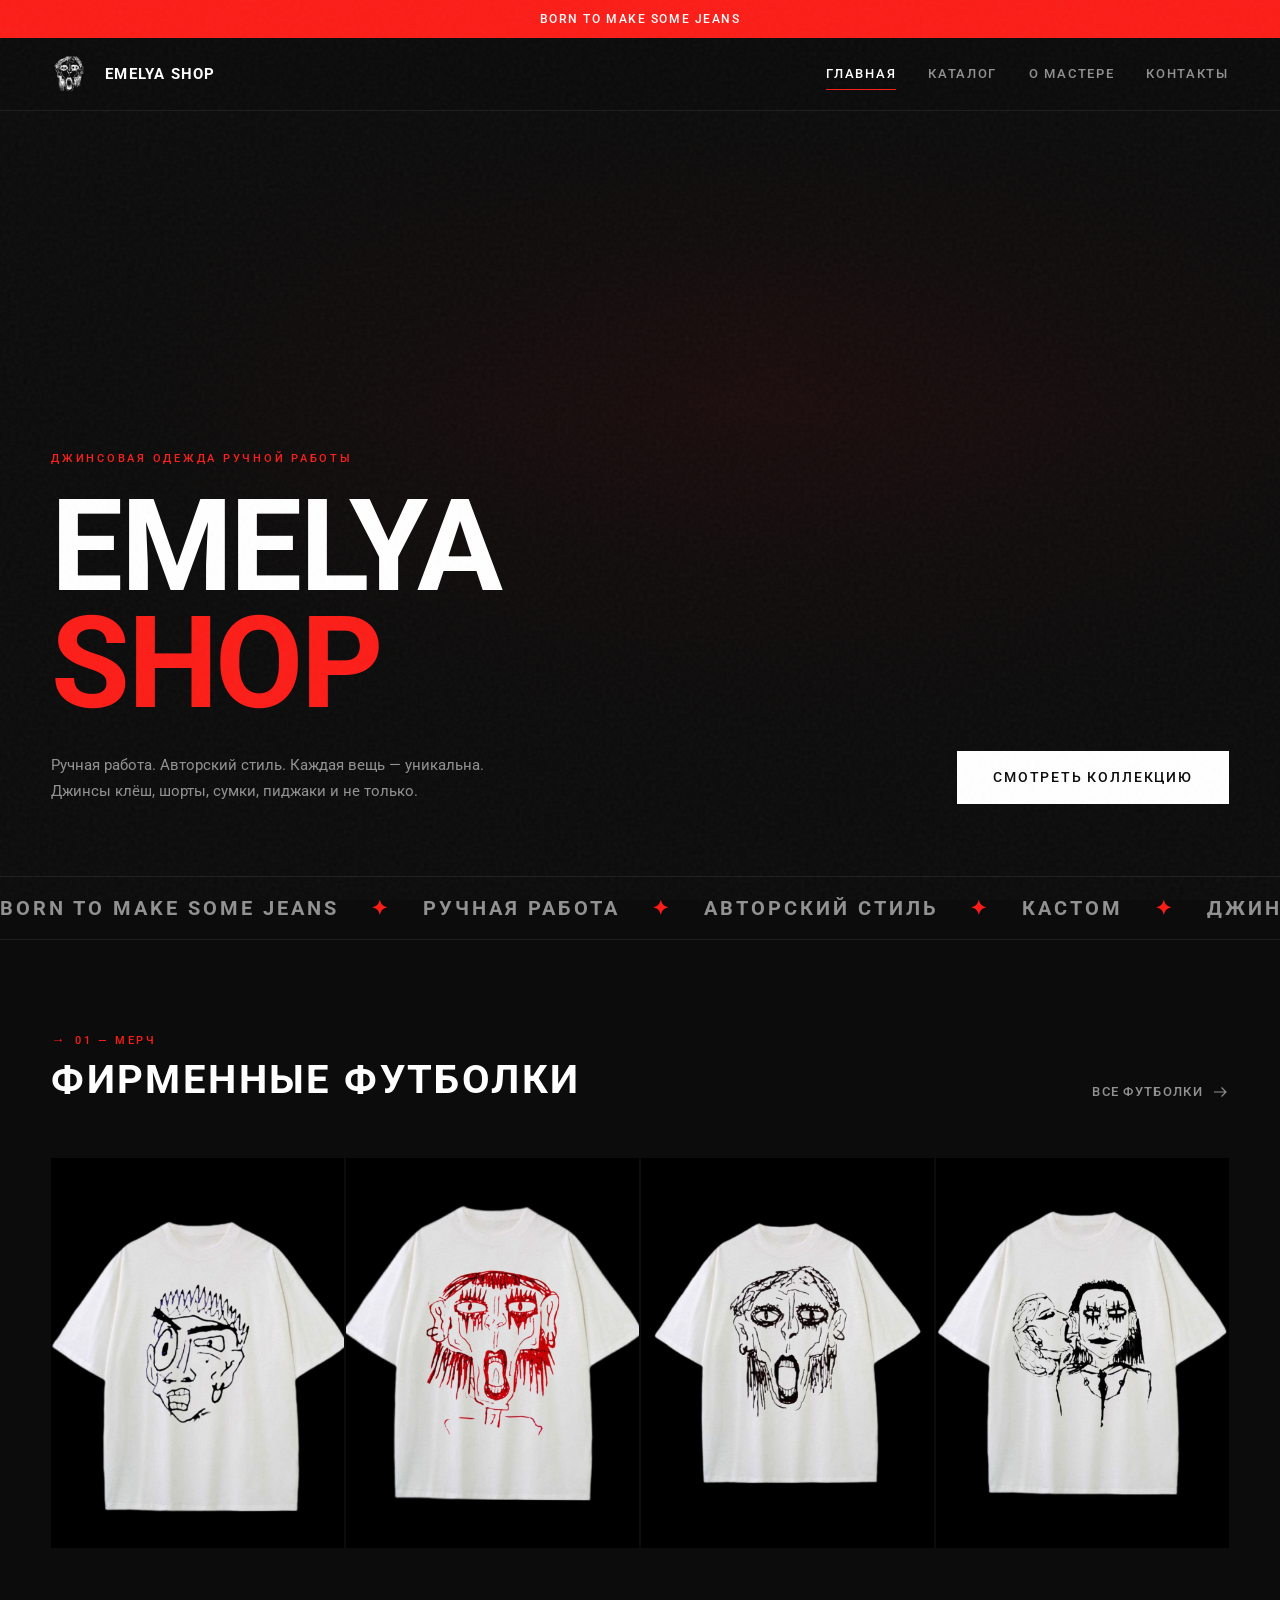
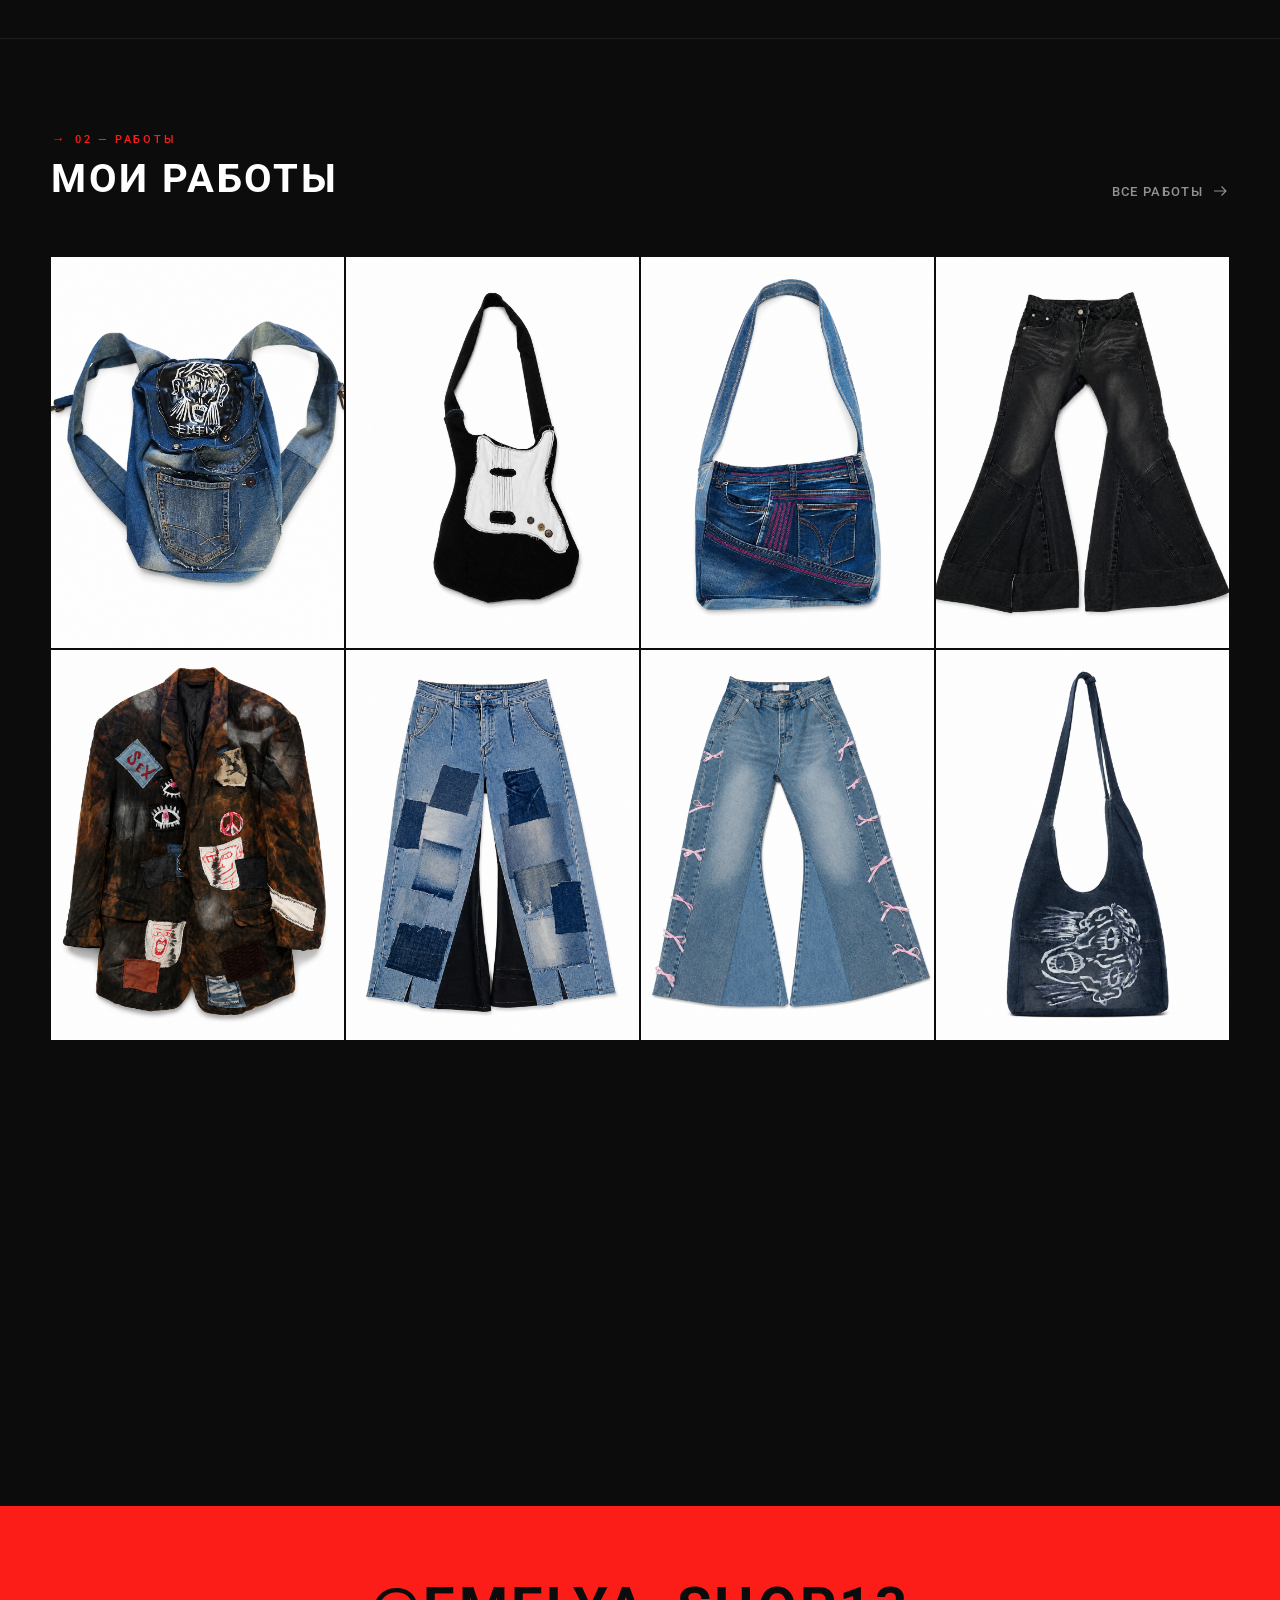
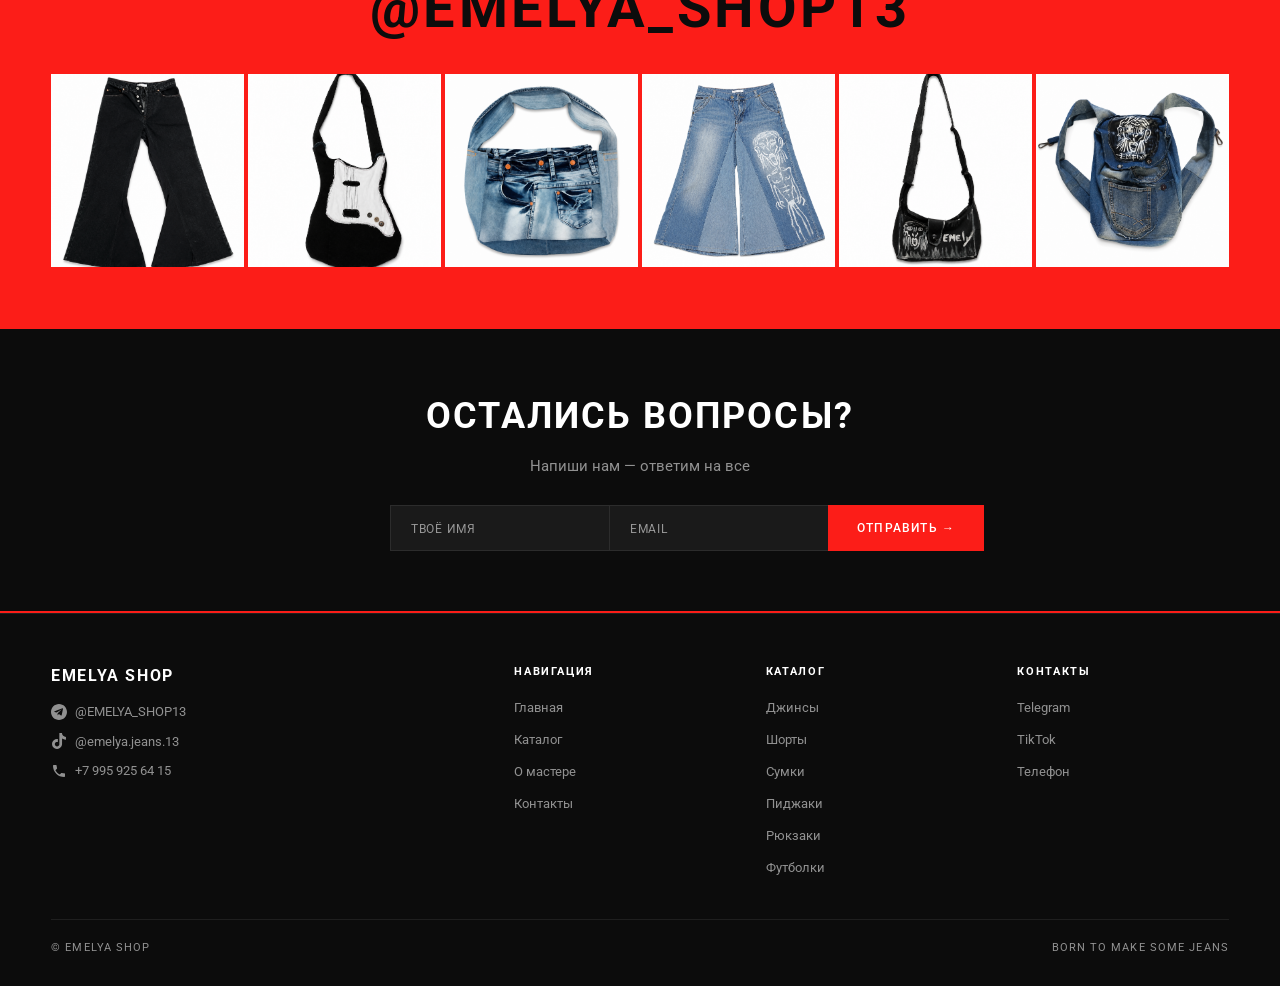
==== commit 9ae48ba6: "Fix mobile footer: wrap brand+nav and catalog+contacts in separate containers" ====
--- a/index.html
+++ b/index.html
@@ -199,7 +199,8 @@
   <footer class="footer">
     <div class="container">
       <div class="footer-grid">
-        <div class="footer-brand">
+        <div class="footer-left">
+          <div class="footer-brand">
           <h3>Emelya Shop</h3>
           <div class="footer-social">
             <a href="https://t.me/Emelya_shop13" target="_blank" aria-label="Telegram">
@@ -215,8 +216,8 @@
               <span>+7 995 925 64 15</span>
             </a>
           </div>
-        </div>
-        <div class="footer-col">
+          </div>
+          <div class="footer-col">
           <h4>Навигация</h4>
           <ul>
             <li><a href="index.html">Главная</a></li>
@@ -225,7 +226,9 @@
             <li><a href="contacts.html">Контакты</a></li>
           </ul>
         </div>
-        <div class="footer-col">
+        </div>
+        <div class="footer-right">
+          <div class="footer-col">
           <h4>Каталог</h4>
           <ul>
             <li><a href="catalog.html?filter=jeans">Джинсы</a></li>
@@ -236,7 +239,7 @@
             <li><a href="catalog.html?filter=tshirts">Футболки</a></li>
           </ul>
         </div>
-        <div class="footer-col">
+          <div class="footer-col">
           <h4>Контакты</h4>
           <ul>
             <li><a href="https://t.me/Emelya_shop13" target="_blank">Telegram</a></li>
@@ -244,6 +247,7 @@
             <li><a href="tel:+79959256415">Телефон</a></li>
           </ul>
         </div>
+        </div>
       </div>
       <div class="footer-bottom">
         <span>&copy; <span class="easter-egg" id="easter-egg">Emelya</span> Shop</span>
--- a/css/style.css
+++ b/css/style.css
@@ -977,6 +977,10 @@
   grid-template-columns: 2fr 1fr 1fr 1fr;
   gap: 40px;
   margin-bottom: 40px;
+}
+
+.footer-left, .footer-right {
+  display: contents;
 }
 
 .footer-brand h3 {
@@ -1329,7 +1333,6 @@
   .about-grid { grid-template-columns: 1fr; }
   .about-story { grid-template-columns: 1fr; }
   .works-grid { grid-template-columns: repeat(2, 1fr); }
-  .footer-grid { grid-template-columns: 1fr 1fr; }
   .process-steps { grid-template-columns: repeat(2, 1fr); }
 }
 
@@ -1337,12 +1340,15 @@
   .nav { display: none; }
   .burger { display: flex; }
   .hero { height: 75vh; min-height: 450px; }
-  .hero-title { font-size: clamp(2.8rem, 12vw, 4.5rem); }
+  .hero-title { font-size: clamp(4rem, 18vw, 7rem); }
   .hero-row { flex-direction: column; align-items: flex-start; }
   .contacts-grid { grid-template-columns: 1fr; }
   .philosophy-grid { grid-template-columns: 1fr; }
   .process-steps { grid-template-columns: 1fr; }
-  .footer-grid { grid-template-columns: 1fr; gap: 24px; }
+  .footer-grid { grid-template-columns: 1fr 1fr; gap: 0 40px; }
+  .footer-left, .footer-right { display: flex; flex-direction: column; }
+  .footer-left { gap: 20px; }
+  .footer-right { gap: 20px; }
   .footer-bottom { flex-direction: column; gap: 10px; text-align: center; }
   .modal-content { grid-template-columns: 1fr; max-width: 450px; }
   .modal-main-img { aspect-ratio: 1; }
@@ -1676,8 +1682,11 @@
 /* ---- Responsive additions ---- */
 @media (max-width: 768px) {
   .social-feed-grid { grid-template-columns: repeat(3, 1fr); }
-  .newsletter-form { flex-direction: column; }
+  .newsletter-form { flex-direction: column; overflow: hidden; }
   .newsletter-input { border-right: 1px solid var(--border); border-bottom: none; }
+  .newsletter-input:last-of-type { border-bottom: 1px solid var(--border); }
+  .newsletter-submit { width: 100%; border-top: none; }
+  .newsletter-success { right: 0; font-size: 0.9375rem; letter-spacing: 0.06em; }
   .contacts-bordered { grid-template-columns: 1fr; }
 }
 
